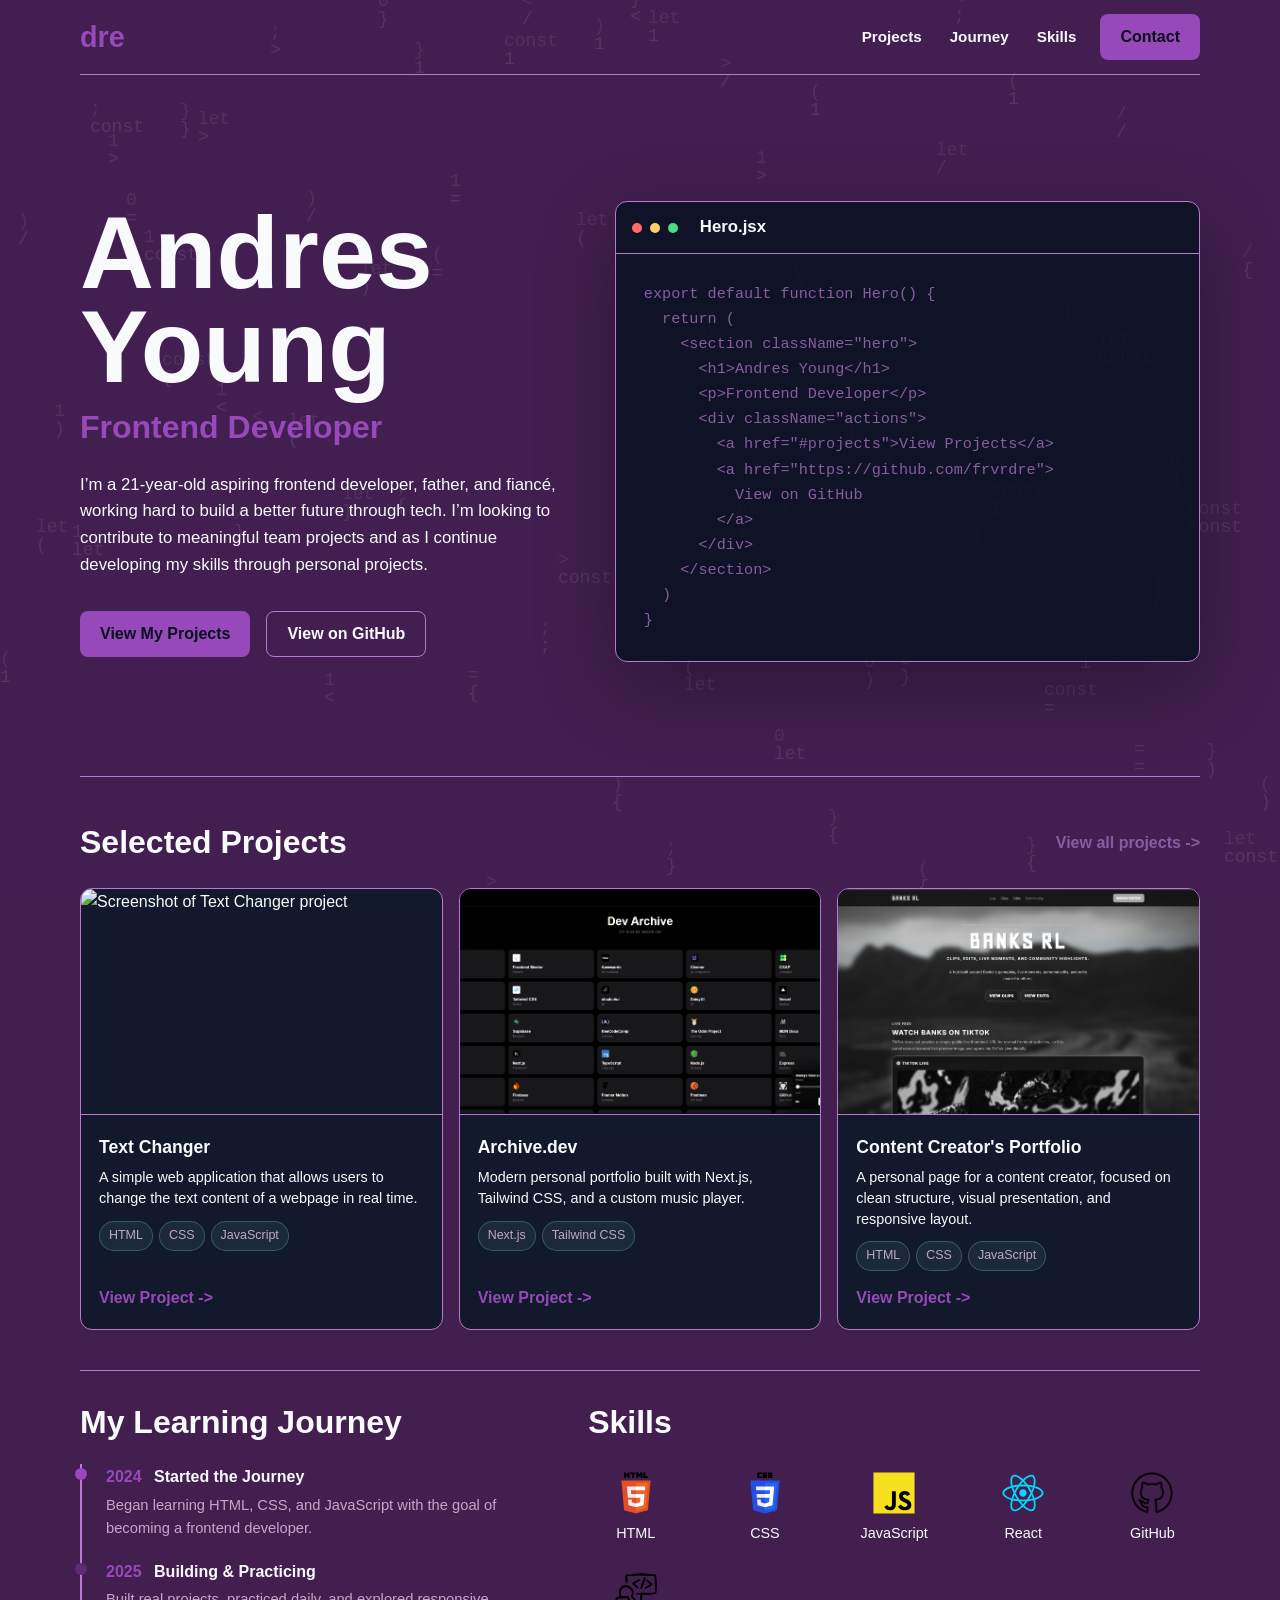
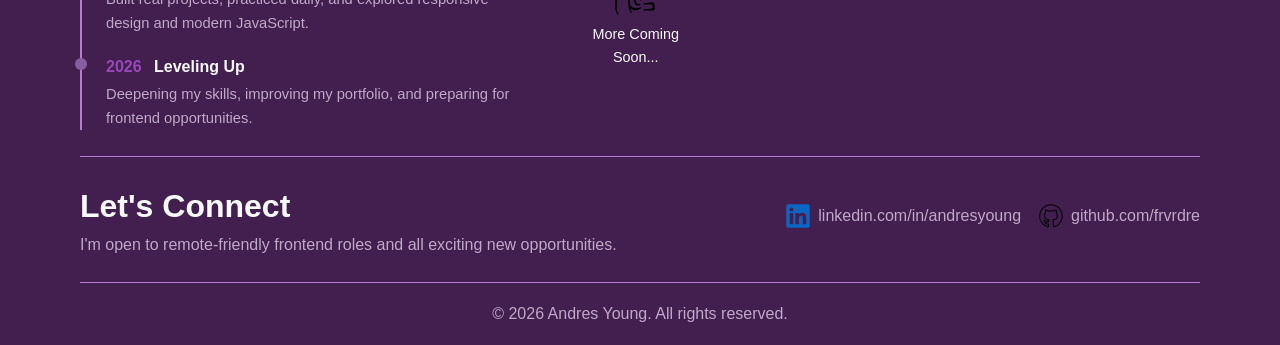
==== portfolio/index.html @ 4263bcfb "Add files via upload" ====
<!doctype html>
<html lang="en">
<head>
  <meta charset="UTF-8">
  <meta name="viewport" content="width=device-width, initial-scale=1.0">
  <title>Andres Young | Frontend Developer</title>
  <meta name="description" content="Andres Young is a frontend developer building real projects with HTML, CSS, JavaScript, and React.">
  <link rel="stylesheet" href="styles.css">
  <script src="index.js" defer></script>
</head>
<body>
  <!-- Background code rain effect -->
  <canvas class="code-rain" aria-hidden="true"></canvas>

  <!-- Header / navigation -->
  <header class="site-header">
    <a class="logo" href="#top" aria-label="Andres Young home">dre</a>

    <nav class="site-nav" aria-label="Main navigation">
      <ul>
        <li><a href="#projects">Projects</a></li>
        <li><a href="#journey">Journey</a></li>
        <li><a href="#skills">Skills</a></li>
        
      </ul>
    </nav>

    <a class="nav-cta" href="#contact">Contact</a>
  </header>

  <main id="top">
    <!-- Hero section -->
    <section id="hero" class="hero">
      <div class="hero-content">
        <h1>Andres Young</h1>
        <h2>Frontend Developer</h2>
        <p>
       I’m a 21-year-old aspiring frontend developer, father, and fiancé, working hard to build a better future through tech. 
       I’m looking to contribute to meaningful team projects and as I continue developing my skills through personal projects.
        </p>

        <div class="hero-actions">
          <a class="projects-button" href="#projects">View My Projects<span aria-hidden="true"></span></a>
          <a class="github-button" href="https://github.com/frvrdre" target="_blank" rel="noopener noreferrer">View on GitHub</a>
        </div>
      </div>

      <div class="hero-panel" aria-label="Code preview">
        <div class="panel-top">
          <span></span>
          <span></span>
          <span></span>
          <p>Hero.jsx</p>
        </div>
        <pre><code>export default function Hero() {
  return (
    &lt;section className="hero"&gt;
      &lt;h1&gt;Andres Young&lt;/h1&gt;
      &lt;p&gt;Frontend Developer&lt;/p&gt;
      &lt;div className="actions"&gt;
        &lt;a href="#projects"&gt;View Projects&lt;/a&gt;
        &lt;a href="https://github.com/frvrdre"&gt;
          View on GitHub
        &lt;/a&gt;
      &lt;/div&gt;
    &lt;/section&gt;
  )
}</code></pre>
      </div>
    </section>

    <!-- Projects section -->
    <section id="projects" class="projects">
      <div class="section-header">
        <h2>Selected Projects</h2>
        <a href="https://github.com/frvrdre?tab=repositories" target="_blank">View all projects <span aria-hidden="true">-></span></a>
      </div>

      <ul class="project-list">
        <li class="project-card">
          <img class="project-image" src="assets/textchanger.png" alt="Screenshot of Text Changer project">
          <div class="project-copy">
            <h3 class="project-title">Text Changer</h3>
            <p class="project-description">A simple web application that allows users to change the text content of a webpage in real time.</p>
            <ul class="project-tags" aria-label="Technologies used">
              <li>HTML</li>
              <li>CSS</li>
              <li>JavaScript</li>
            </ul>
            <a class="project-link" href="https://text-changer-phi.vercel.app/" target="_blank" rel="noopener noreferrer">View Project -></a>
          </div>
        </li>

        <li class="project-card">
          <img class="project-image" src="assets/archive.png" alt="Screenshot of Archive.dev project">
          <div class="project-copy">
            <h3 class="project-title">Archive.dev</h3>
            <p class="project-description">Modern personal portfolio built with Next.js, Tailwind CSS, and a custom music player.</p>
            <ul class="project-tags" aria-label="Technologies used">
              <li>Next.js</li>
              <li>Tailwind CSS</li>
            </ul>
            <a class="project-link" href="https://archive-dev-chi.vercel.app/" target="_blank" rel="noopener noreferrer">View Project -></a>
          </div>
        </li>

        <li class="project-card">
          <img class="project-image" src="assets/banksrl.png" alt="Screenshot of Content Creator's portfolio project">
          <div class="project-copy">
            <h3 class="project-title">Content Creator's Portfolio</h3>
            <p class="project-description">A personal page for a content creator, focused on clean structure, visual presentation, and responsive layout.</p>
            <ul class="project-tags" aria-label="Technologies used">
              <li>HTML</li>
              <li>CSS</li>
              <li>JavaScript</li>
            </ul>
            <a class="project-link" href="https://banksrl.co.uk/" target="_blank" rel="noopener noreferrer">View Project -></a>
          </div>
        </li>
      </ul>
    </section>

    <!-- Journey and skills section -->
    <div class="learning-grid">
      <section id="journey" class="journey">
        <h2>My Learning Journey</h2>
        <ol class="journey-list">
          <li>
            <span>2024</span>
            <strong>Started the Journey</strong>
            <p>Began learning HTML, CSS, and JavaScript with the goal of becoming a frontend developer.</p>
          </li>
          <li>
            <span>2025</span>
            <strong>Building & Practicing</strong>
            <p>Built real projects, practiced daily, and explored responsive design and modern JavaScript.</p>
          </li>
          <li>
            <span>2026</span>
            <strong>Leveling Up</strong>
            <p>Deepening my skills, improving my portfolio, and preparing for frontend opportunities.</p>
          </li>
        </ol>
      </section>

      <section id="skills" class="skills">
        <h2>Skills</h2>
        <ul class="skill-list">
          <li>
            <img src="assets/icons/html.svg" alt="">
            <span>HTML</span>
          </li>
          <li>
            <img src="assets/icons/css.svg" alt="">
            <span>CSS</span>
          </li>
          <li>
            <img src="assets/icons/javascript.svg" alt="">
            <span>JavaScript</span>
          </li>
          <li>
            <img src="assets/icons/react.svg" alt="">
            <span>React</span>
          </li>
          <li>
            <img src="assets/icons/github.png" alt="">
            <span>GitHub</span>
          </li>
          <li>
            <img src="assets/icons/learn.svg" alt="">
            <span>More Coming Soon...</span>
          </li>
        </ul>
      </section>
    </div>

    <!-- Contact section -->
    <section id="contact" class="contact">
      <div>
        <h2>Let's Connect</h2>
        <p>I'm open to remote-friendly frontend roles and all exciting new opportunities.</p>
      </div>

      <ul class="contact-list">
        <li>
          <a href="https://www.linkedin.com/in/andresyoung" target="_blank" rel="noopener noreferrer">
            <img class="contact-icon" src="assets/icons/linkedin.svg" alt="">
            linkedin.com/in/andresyoung
          </a>
        </li>
        <li>
          <a href="https://github.com/frvrdre" target="_blank" rel="noopener noreferrer">
            <img class="contact-icon" src="assets/icons/github.png" alt="">
            github.com/frvrdre
          </a>
        </li>
      </ul>
    </section>
  </main>

  <footer class="site-footer">
    <p>&copy; 2026 Andres Young. All rights reserved.</p>
  </footer>
</body>
</html>
---- portfolio/styles.css ----
* {
  box-sizing: border-box;
}

/* Site colors and reusable sizes */
:root {
  --color-bg: #431f50;
  --color-surface: #585858;
  --color-surface-soft: #582745;
  --color-text: #f8fafc;
  --color-muted: #c1a8c7;
  --color-primary: #9748b9;
  --color-secondary: #5f2c74;
  --color-accent: #865ea0;
  --color-border: #b67bce;
  --skill-icon-size: 42px;
  --contact-icon-size: 24px;
}

html {
  scroll-behavior: smooth;
}

/* Base page styles */
body {
  position: relative;
  margin: 0;
  min-height: 100vh;
  font-family: Arial, Helvetica, sans-serif;
  background: var(--color-bg);
  color: var(--color-text);
  line-height: 1.6;
}

/* Canvas sits behind the page content */
.code-rain {
  position: fixed;
  inset: 0;
  z-index: 0;
  width: 100%;
  height: 100%;
  opacity: 0.22;
  pointer-events: none;
}

/* Basic reset styles */
a {
  color: inherit;
  text-decoration: none;
}

img {
  display: block;
  max-width: 100%;
}

ul,
ol {
  margin: 0;
  padding: 0;
  list-style: none;
}

h1,
h2,
h3,
p {
  margin-top: 0;
}

/* Shared page width */
.site-header,
main > section,
.learning-grid,
.site-footer {
  position: relative;
  z-index: 1;
  width: min(100% - 40px, 1120px);
  margin-inline: auto;
}

/* Header */
.site-header {
  min-height: 72px;
  display: flex;
  align-items: center;
  gap: 24px;
  padding-block: 14px;
  border-bottom: 1px solid var(--color-border);
}

.logo {
  margin-right: auto;
  color: transparent;
  background:  var(--color-primary);
  -webkit-background-clip: text;
  background-clip: text;
  font-size: 1.8rem;
  font-weight: 800;
}

.site-nav ul {
  display: flex;
  align-items: center;
  gap: 28px;
}

.site-nav a {
  color: var(--color-text);
  font-size: 0.95rem;
  font-weight: 600;
}

/* Buttons and hover styles */
.site-nav a:hover,
.project-link:hover,
.contact-list a:hover {
  color: var(--color-primary);
}

.nav-cta,
.projects-button,
.github-button {
  display: inline-flex;
  min-height: 46px;
  align-items: center;
  justify-content: center;
  padding: 0 20px;
  border-radius: 8px;
  font-weight: 700;
}

.nav-cta,
.projects-button {
 background:  var(--color-primary);
  color: #07101c;
}

.github-button {
  border: 1px solid var(--color-border);
  color: var(--color-text);
}

/* Hero section */
.hero {
  min-height: 78vh;
  display: grid;
  grid-template-columns: minmax(0, 0.9fr) minmax(360px, 1.1fr);
  align-items: center;
  gap: 56px;
  padding-block: 54px 42px;
  border-bottom: 1px solid var(--color-border);
}

.hero h1 {
  margin-bottom: 8px;
  font-size: clamp(4rem, 8vw, 6.5rem);
  line-height: 0.92;
}

.hero h2 {
  margin-bottom: 18px;
  color: var(--color-primary);
  font-size: clamp(1.5rem, 3vw, 2rem);
}

.hero p {
  max-width: 560px;
  margin-bottom: 0;
  color: var(--color-text);
  font-size: 1.05rem;
}

.hero-actions {
  display: flex;
  flex-wrap: wrap;
  gap: 16px;
  margin-top: 32px;
}

.hero-panel {
  overflow: hidden;
  border: 1px solid var(--color-border);
  border-radius: 12px;
  background: rgba(8, 17, 31, 0.84);
  box-shadow: 0 24px 80px rgb(0 0 0 / 30%);
}

.panel-top {
  display: flex;
  align-items: center;
  gap: 8px;
  padding: 12px 16px;
  border-bottom: 1px solid var(--color-border);
}

.panel-top span {
  width: 10px;
  height: 10px;
  border-radius: 50%;
  background: #ff6b6b;
}

.panel-top span:nth-child(2) {
  background: #ffd166;
}

.panel-top span:nth-child(3) {
  background: #4ade80;
}

.panel-top p {
  margin: 0 0 0 14px;
  color: var(--color-text);
  font-weight: 700;
}

.hero-panel pre {
  margin: 0;
  padding: 28px;
  overflow-x: auto;
  color: var(--color-accent);
  font-size: 0.95rem;
  line-height: 1.65;
}

/* Section headings */
.section-header {
  display: flex;
  align-items: center;
  justify-content: space-between;
  gap: 24px;
  margin-bottom: 20px;
}

.section-header h2,
.journey h2,
.skills h2,
.contact h2 {
  margin-bottom: 0;
  font-size: clamp(1.5rem, 3vw, 2rem);
}

.section-header a {
  color: var(--color-accent);
  font-weight: 700;
}

/* Projects */
.projects {
  padding-block: 40px;
  border-bottom: 1px solid var(--color-border);
}

.project-list {
  display: grid;
  grid-template-columns: repeat(auto-fit, minmax(min(100%, 280px), 1fr));
  gap: 16px;
}

.project-card {
  overflow: hidden;
  display: flex;
  flex-direction: column;
  border: 1px solid var(--color-border);
  border-radius: 12px;
  background: rgba(14, 25, 41, 0.9);
  transition:
    transform 180ms ease,
    border-color 180ms ease;
}

.project-card:hover {
  transform: translateY(-2px);
  border-color: var(--color-primary);
}

.project-image {
  width: 100%;
  aspect-ratio: 16 / 10;
  object-fit: cover;
  border-bottom: 1px solid var(--color-border);
}

.project-copy {
  display: flex;
  flex: 1;
  flex-direction: column;
  padding: 18px;
}

.project-title {
  margin-bottom: 6px;
  font-size: 1.1rem;
}

.project-description {
  margin-bottom: 12px;
  color: var(--color-text);
  font-size: 0.9rem;
  line-height: 1.45;
}

.project-tags {
  display: flex;
  flex-wrap: wrap;
  gap: 6px;
  margin-bottom: 14px;
}

.project-tags li {
  padding: 4px 9px;
  border: 1px solid rgba(143, 243, 247, 0.24);
  border-radius: 999px;
  background: rgba(143, 243, 247, 0.07);
  color: var(--color-muted);
  font-size: 0.78rem;
}

.project-link {
  margin-top: auto;
  color: var(--color-primary);
  font-weight: 700;
}

/* Journey and skills */
.learning-grid {
  display: grid;
  grid-template-columns: minmax(0, 0.85fr) minmax(0, 1.15fr);
  gap: 56px;
  padding-block: 26px;
  border-bottom: 1px solid var(--color-border);
}

.journey,
.skills {
  padding: 0;
}

.journey-list {
  margin-top: 16px;
  border-left: 2px solid var(--color-border);
}

.journey-list li {
  position: relative;
  padding-left: 24px;
}

.journey-list li + li {
  margin-top: 18px;
}

.journey-list li::before {
  content: "";
  position: absolute;
  left: -7px;
  top: 4px;
  width: 12px;
  height: 12px;
  border-radius: 50%;
  background: var(--color-primary);
}

.journey-list li:nth-child(2)::before {
  background: var(--color-secondary);
}

.journey-list li:nth-child(3)::before {
  background: var(--color-accent);
}

.journey-list span {
  color: var(--color-primary);
  font-weight: 800;
}

.journey-list strong {
  margin-left: 8px;
}

.journey-list p {
  margin: 4px 0 0;
  color: var(--color-muted);
  font-size: 0.92rem;
}

.skill-list {
  display: grid;
  grid-template-columns: repeat(5, minmax(72px, 1fr));
  gap: 28px 34px;
  margin-top: 24px;
}

.skill-list li {
  display: grid;
  place-items: center;
  gap: 8px;
  text-align: center;
}

.skill-list img {
  width: var(--skill-icon-size);
  height: var(--skill-icon-size);
  object-fit: contain;
}

.skill-list span {
  color: var(--color-text);
  font-size: 0.9rem;
}

/* Contact */
.contact {
  display: flex;
  justify-content: space-between;
  gap: 32px;
  padding-block: 24px;
  border-bottom: 1px solid var(--color-border);
}

.contact p {
  margin-bottom: 0;
  color: var(--color-muted);
}

.contact-list {
  display: flex;
  flex-wrap: wrap;
  align-items: center;
  gap: 18px;
  color: var(--color-muted);
}

.contact-list a {
  display: inline-flex;
  align-items: center;
  gap: 8px;
}

.contact-icon {
  width: var(--contact-icon-size);
  height: var(--contact-icon-size);
  object-fit: contain;
  flex: 0 0 auto;
}

/* Footer */
.site-footer {
  padding-block: 18px;
  color: var(--color-muted);
  text-align: center;
}

.site-footer p {
  margin-bottom: 0;
}

/* Keyboard focus style */
a:focus-visible {
  outline: 3px solid var(--color-primary);
  outline-offset: 4px;
}

/* Tablet layout */
@media (max-width: 980px) {
  .hero,
  .learning-grid {
    grid-template-columns: 1fr;
  }

  .contact {
    flex-direction: column;
  }
}

/* Mobile layout */
@media (max-width: 720px) {
  .site-header {
    flex-wrap: wrap;
  }

  .site-nav {
    order: 3;
    width: 100%;
  }

  .site-nav ul {
    flex-wrap: wrap;
    gap: 14px;
  }

  .hero {
    min-height: auto;
  }

  .hero-panel pre {
    font-size: 0.8rem;
  }

  .project-card {
    min-height: auto;
  }

  .skill-list {
    grid-template-columns: repeat(2, minmax(72px, 1fr));
  }
}
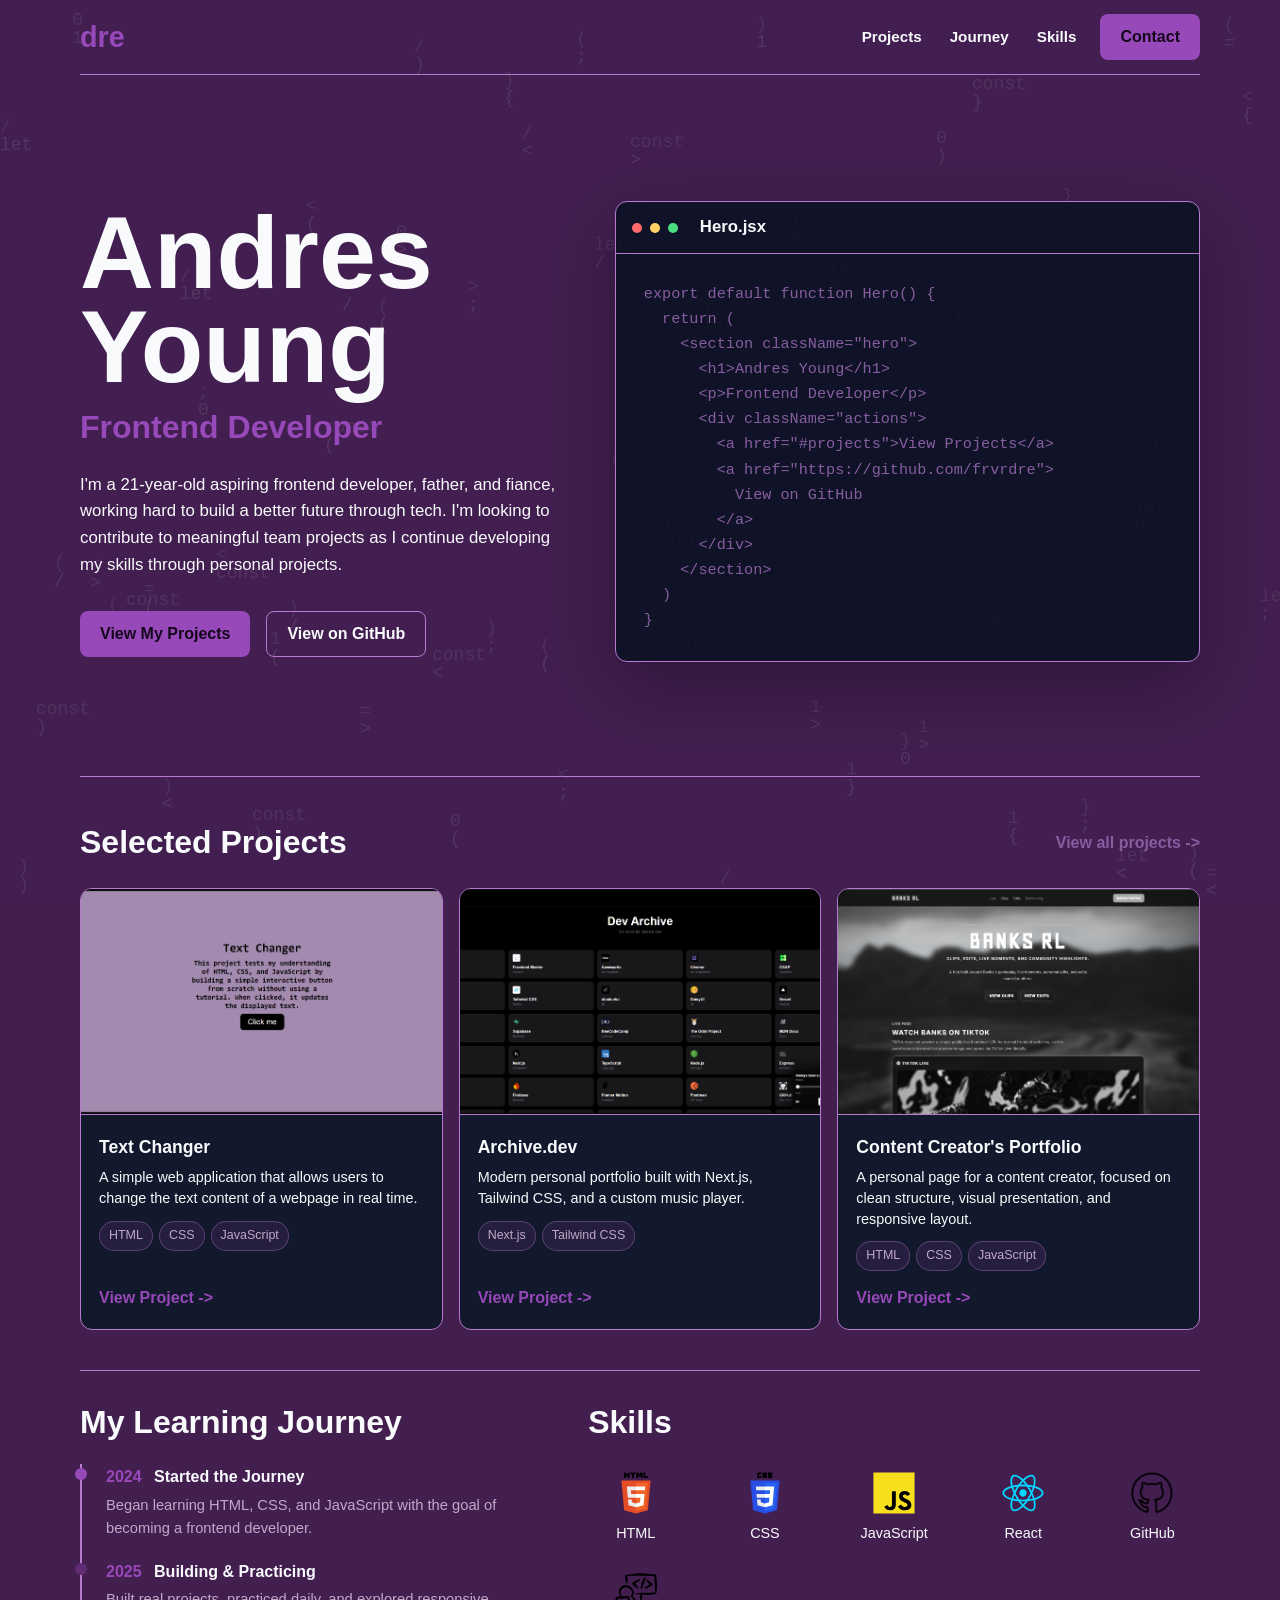
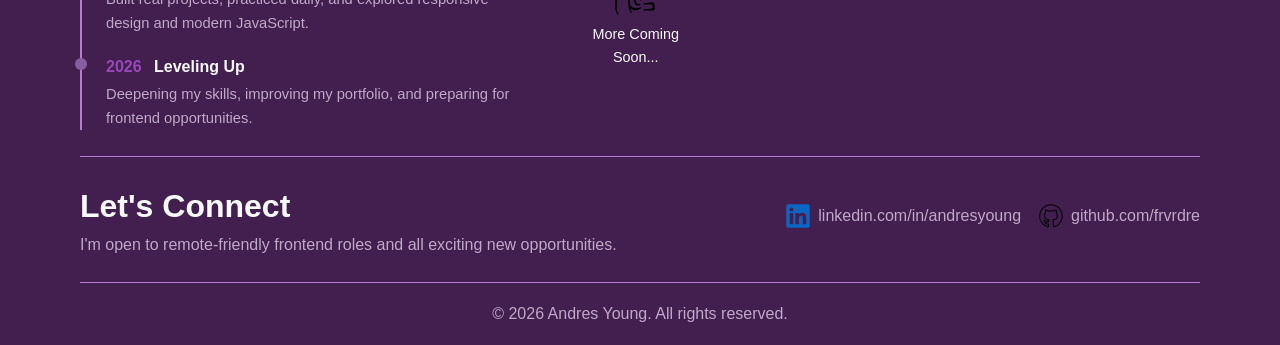
==== commit 39f014b5: "Add files via upload" ====
--- a/portfolio/index.html
+++ b/portfolio/index.html
@@ -9,7 +9,7 @@
   <script src="index.js" defer></script>
 </head>
 <body>
-  <!-- Background code rain effect -->
+  <!-- Decorative canvas background controlled by JavaScript -->
   <canvas class="code-rain" aria-hidden="true"></canvas>
 
   <!-- Header / navigation -->
@@ -21,7 +21,6 @@
         <li><a href="#projects">Projects</a></li>
         <li><a href="#journey">Journey</a></li>
         <li><a href="#skills">Skills</a></li>
-        
       </ul>
     </nav>
 
@@ -35,12 +34,14 @@
         <h1>Andres Young</h1>
         <h2>Frontend Developer</h2>
         <p>
-       I’m a 21-year-old aspiring frontend developer, father, and fiancé, working hard to build a better future through tech. 
-       I’m looking to contribute to meaningful team projects and as I continue developing my skills through personal projects.
+          I'm a 21-year-old aspiring frontend developer, father, and fiance,
+          working hard to build a better future through tech. I'm looking to
+          contribute to meaningful team projects as I continue developing my
+          skills through personal projects.
         </p>
 
         <div class="hero-actions">
-          <a class="projects-button" href="#projects">View My Projects<span aria-hidden="true"></span></a>
+          <a class="projects-button" href="#projects">View My Projects</a>
           <a class="github-button" href="https://github.com/frvrdre" target="_blank" rel="noopener noreferrer">View on GitHub</a>
         </div>
       </div>
@@ -73,7 +74,7 @@
     <section id="projects" class="projects">
       <div class="section-header">
         <h2>Selected Projects</h2>
-        <a href="https://github.com/frvrdre?tab=repositories" target="_blank">View all projects <span aria-hidden="true">-></span></a>
+        <a href="https://github.com/frvrdre?tab=repositories" target="_blank" rel="noopener noreferrer">View all projects <span aria-hidden="true">-></span></a>
       </div>
 
       <ul class="project-list">
@@ -105,7 +106,7 @@
         </li>
 
         <li class="project-card">
-          <img class="project-image" src="assets/banksrl.png" alt="Screenshot of Content Creator's portfolio project">
+          <img class="project-image" src="assets/banksrl.png" alt="Screenshot of Content Creator's Portfolio project">
           <div class="project-copy">
             <h3 class="project-title">Content Creator's Portfolio</h3>
             <p class="project-description">A personal page for a content creator, focused on clean structure, visual presentation, and responsive layout.</p>
--- a/portfolio/styles.css
+++ b/portfolio/styles.css
@@ -13,6 +13,11 @@
   --color-secondary: #5f2c74;
   --color-accent: #865ea0;
   --color-border: #b67bce;
+  --color-button-text: #14071c;
+  --color-tag-bg: rgba(151, 72, 185, 0.14);
+  --color-tag-border: rgba(182, 123, 206, 0.36);
+  --content-width: 1120px;
+  --page-padding: 40px;
   --skill-icon-size: 42px;
   --contact-icon-size: 24px;
 }
@@ -75,7 +80,7 @@
 .site-footer {
   position: relative;
   z-index: 1;
-  width: min(100% - 40px, 1120px);
+  width: min(100% - var(--page-padding), var(--content-width));
   margin-inline: auto;
 }
 
@@ -92,7 +97,7 @@
 .logo {
   margin-right: auto;
   color: transparent;
-  background:  var(--color-primary);
+  background: var(--color-primary);
   -webkit-background-clip: text;
   background-clip: text;
   font-size: 1.8rem;
@@ -132,8 +137,8 @@
 
 .nav-cta,
 .projects-button {
- background:  var(--color-primary);
-  color: #07101c;
+  background: var(--color-primary);
+  color: var(--color-button-text);
 }
 
 .github-button {
@@ -310,9 +315,9 @@
 
 .project-tags li {
   padding: 4px 9px;
-  border: 1px solid rgba(143, 243, 247, 0.24);
+  border: 1px solid var(--color-tag-border);
   border-radius: 999px;
-  background: rgba(143, 243, 247, 0.07);
+  background: var(--color-tag-bg);
   color: var(--color-muted);
   font-size: 0.78rem;
 }
@@ -476,6 +481,10 @@
 
 /* Mobile layout */
 @media (max-width: 720px) {
+  :root {
+    --page-padding: 32px;
+  }
+
   .site-header {
     flex-wrap: wrap;
   }
@@ -506,3 +515,14 @@
     grid-template-columns: repeat(2, minmax(72px, 1fr));
   }
 }
+
+/* Respect people who prefer less motion */
+@media (prefers-reduced-motion: reduce) {
+  html {
+    scroll-behavior: auto;
+  }
+
+  .code-rain {
+    display: none;
+  }
+}
